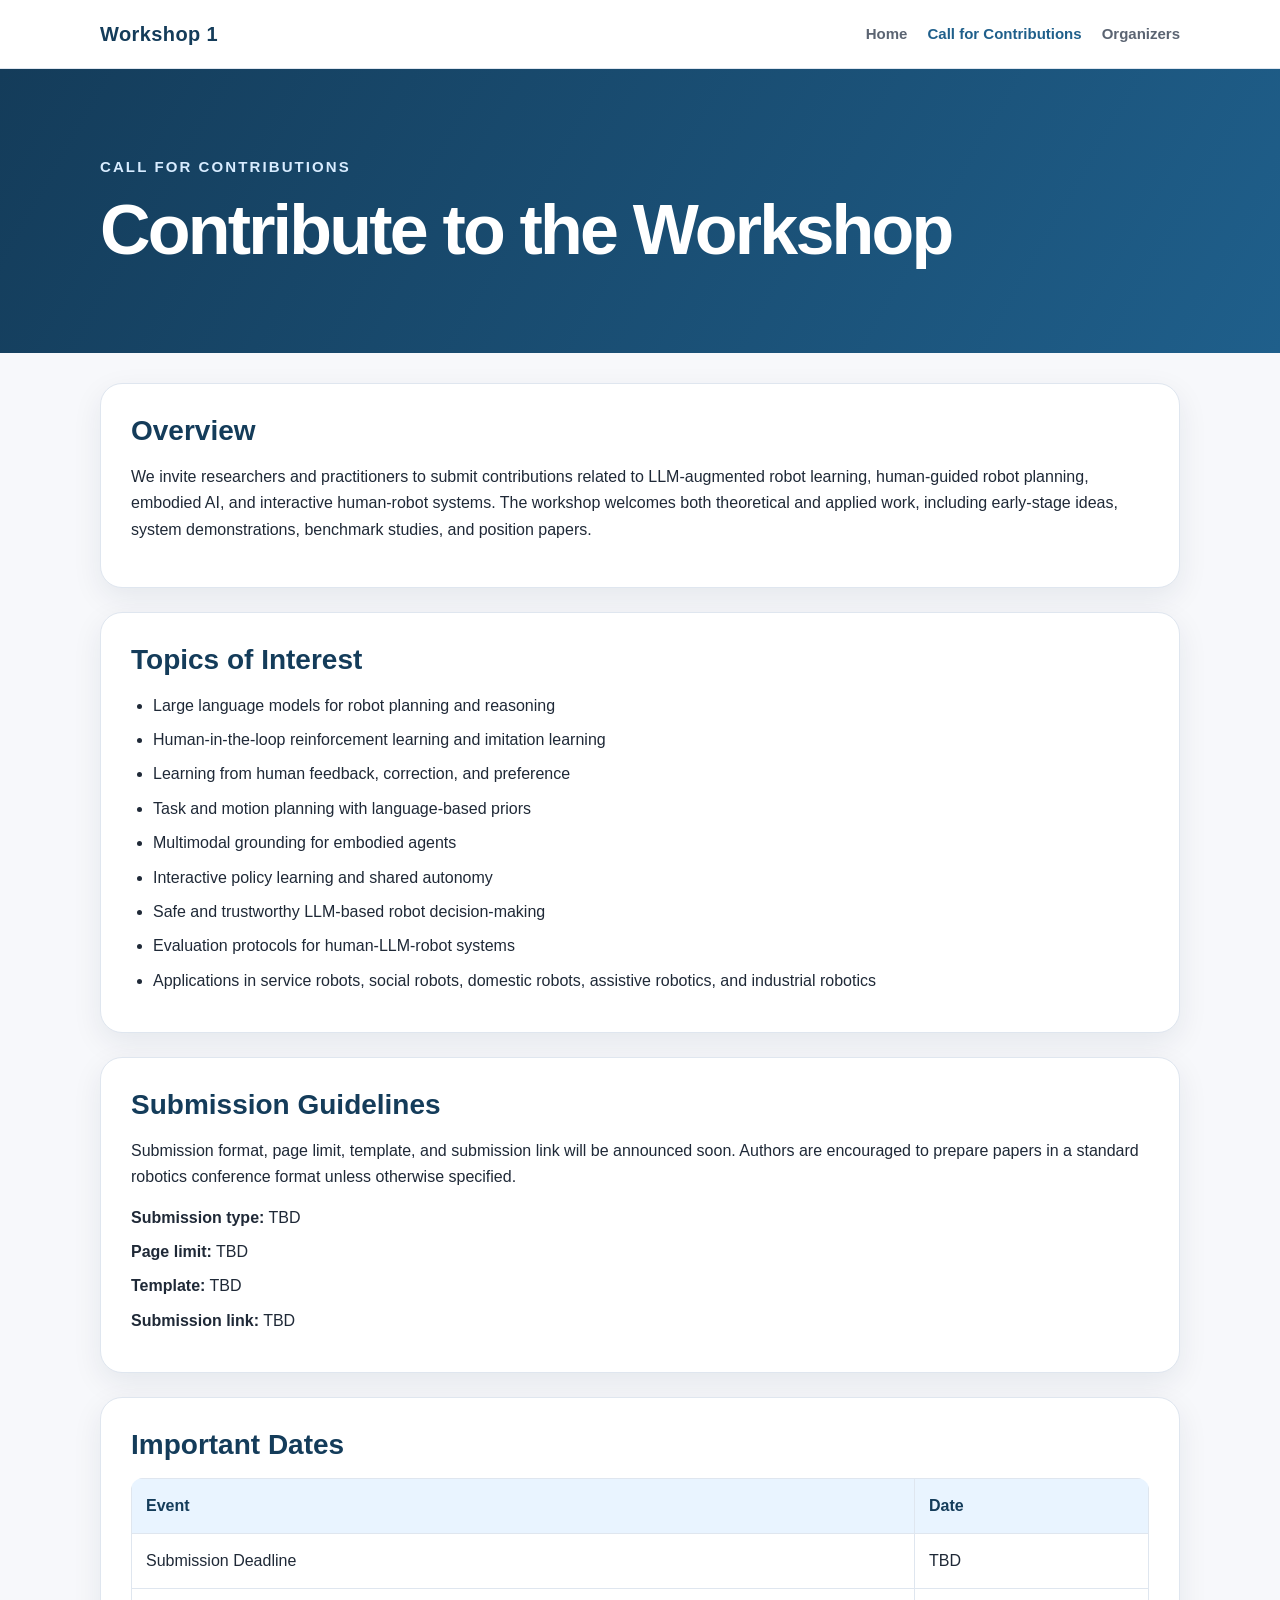
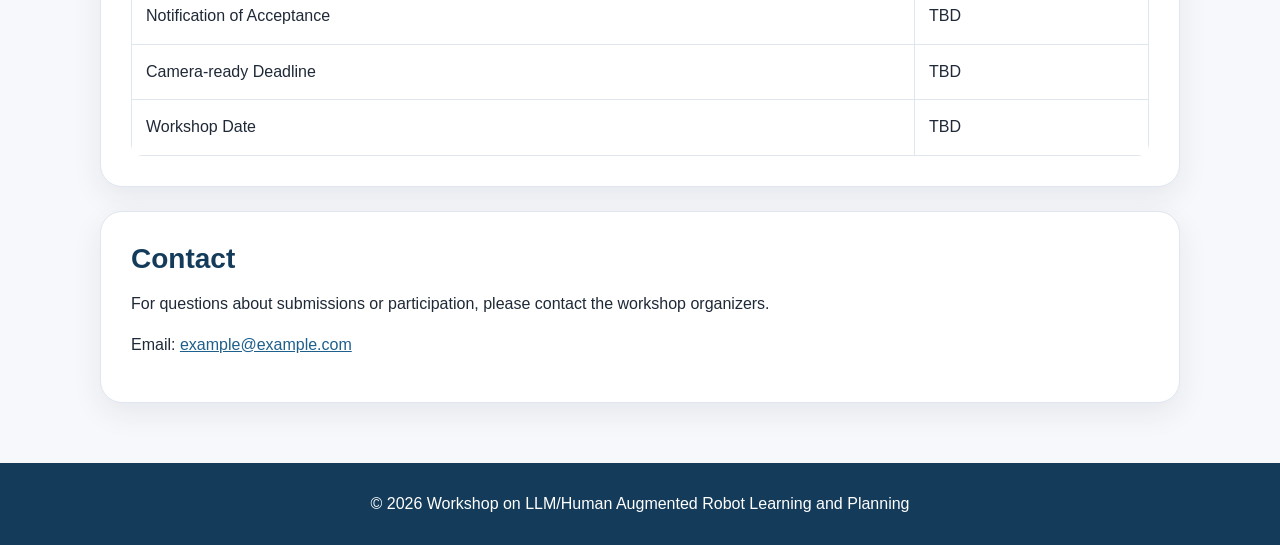
==== call-for-contributions.html @ 7648914a "Add files via upload" ====
<!DOCTYPE html>
<html lang="en">
<head>
  <meta charset="UTF-8" />
  <meta name="viewport" content="width=device-width, initial-scale=1.0" />
  <title>Call for Contributions | LLM/Human Augmented Robot Learning and Planning</title>
  <link rel="stylesheet" href="style.css" />
</head>
<body>
  <header class="topbar">
    <div class="wrap nav-wrap">
      <a class="site-name" href="index.html">Workshop 1</a>
      <nav>
        <a href="index.html">Home</a>
        <a class="active" href="call-for-contributions.html">Call for Contributions</a>
        <a href="organizers.html">Organizers</a>
      </nav>
    </div>
  </header>

  <main>
    <section class="page-title">
      <div class="wrap">
        <p class="eyebrow">Call for Contributions</p>
        <h1>Contribute to the Workshop</h1>
      </div>
    </section>

    <section class="wrap">
      <article class="card">
        <h2>Overview</h2>
        <p>
          We invite researchers and practitioners to submit contributions related to
          LLM-augmented robot learning, human-guided robot planning, embodied AI, and
          interactive human-robot systems. The workshop welcomes both theoretical and
          applied work, including early-stage ideas, system demonstrations, benchmark
          studies, and position papers.
        </p>
      </article>

      <article class="card">
        <h2>Topics of Interest</h2>
        <ul>
          <li>Large language models for robot planning and reasoning</li>
          <li>Human-in-the-loop reinforcement learning and imitation learning</li>
          <li>Learning from human feedback, correction, and preference</li>
          <li>Task and motion planning with language-based priors</li>
          <li>Multimodal grounding for embodied agents</li>
          <li>Interactive policy learning and shared autonomy</li>
          <li>Safe and trustworthy LLM-based robot decision-making</li>
          <li>Evaluation protocols for human-LLM-robot systems</li>
          <li>Applications in service robots, social robots, domestic robots, assistive robotics, and industrial robotics</li>
        </ul>
      </article>

      <article class="card">
        <h2>Submission Guidelines</h2>
        <p>
          Submission format, page limit, template, and submission link will be announced
          soon. Authors are encouraged to prepare papers in a standard robotics conference
          format unless otherwise specified.
        </p>
        <ul class="clean-list">
          <li><strong>Submission type:</strong> TBD</li>
          <li><strong>Page limit:</strong> TBD</li>
          <li><strong>Template:</strong> TBD</li>
          <li><strong>Submission link:</strong> TBD</li>
        </ul>
      </article>

      <article class="card">
        <h2>Important Dates</h2>
        <table>
          <tr>
            <th>Event</th>
            <th>Date</th>
          </tr>
          <tr>
            <td>Submission Deadline</td>
            <td>TBD</td>
          </tr>
          <tr>
            <td>Notification of Acceptance</td>
            <td>TBD</td>
          </tr>
          <tr>
            <td>Camera-ready Deadline</td>
            <td>TBD</td>
          </tr>
          <tr>
            <td>Workshop Date</td>
            <td>TBD</td>
          </tr>
        </table>
      </article>

      <article class="card">
        <h2>Contact</h2>
        <p>
          For questions about submissions or participation, please contact the workshop organizers.
        </p>
        <p>Email: <a href="mailto:example@example.com">example@example.com</a></p>
      </article>
    </section>
  </main>

  <footer>
    <div class="wrap">
      <p>© 2026 Workshop on LLM/Human Augmented Robot Learning and Planning</p>
    </div>
  </footer>
</body>
</html>
---- style.css ----
:root {
  --bg: #f7f8fb;
  --text: #1f2937;
  --muted: #5b6472;
  --primary: #1f5f8b;
  --primary-dark: #143c5a;
  --accent: #e9f4ff;
  --card: #ffffff;
  --border: #dfe6ef;
  --shadow: 0 10px 30px rgba(18, 43, 68, 0.08);
}

* {
  box-sizing: border-box;
}

html {
  scroll-behavior: smooth;
}

body {
  margin: 0;
  font-family: Arial, Helvetica, sans-serif;
  color: var(--text);
  background: var(--bg);
  line-height: 1.65;
}

.wrap {
  width: min(1080px, calc(100% - 40px));
  margin: 0 auto;
}

.topbar {
  position: sticky;
  top: 0;
  z-index: 10;
  background: rgba(255, 255, 255, 0.96);
  border-bottom: 1px solid var(--border);
  backdrop-filter: blur(8px);
}

.nav-wrap {
  display: flex;
  justify-content: space-between;
  align-items: center;
  min-height: 68px;
  gap: 24px;
}

.site-name {
  font-weight: 800;
  color: var(--primary-dark);
  text-decoration: none;
  font-size: 20px;
  letter-spacing: 0.02em;
}

nav {
  display: flex;
  gap: 20px;
  flex-wrap: wrap;
  justify-content: flex-end;
}

nav a {
  color: var(--muted);
  text-decoration: none;
  font-weight: 700;
  font-size: 15px;
}

nav a:hover,
nav a.active {
  color: var(--primary);
}

.hero {
  min-height: 520px;
  display: flex;
  align-items: center;
  background:
    linear-gradient(120deg, rgba(20, 60, 90, 0.92), rgba(31, 95, 139, 0.82)),
    url("assets/banner.svg") center/cover no-repeat;
  color: white;
}

.hero-inner {
  padding: 80px 0;
}

.eyebrow {
  margin: 0 0 14px;
  font-size: 15px;
  text-transform: uppercase;
  letter-spacing: 0.14em;
  font-weight: 800;
  color: #d8ecff;
}

.hero h1,
.page-title h1 {
  margin: 0;
  max-width: 900px;
  font-size: clamp(38px, 6vw, 70px);
  line-height: 1.05;
  letter-spacing: -0.04em;
}

.hero-subtitle {
  max-width: 760px;
  font-size: 21px;
  margin: 24px 0 32px;
  color: rgba(255, 255, 255, 0.9);
}

.hero-actions {
  display: flex;
  gap: 14px;
  flex-wrap: wrap;
}

.button {
  display: inline-flex;
  align-items: center;
  justify-content: center;
  padding: 12px 20px;
  border-radius: 999px;
  background: var(--primary);
  color: white;
  text-decoration: none;
  font-weight: 800;
  border: 2px solid var(--primary);
  box-shadow: 0 8px 20px rgba(18, 43, 68, 0.18);
}

.button:hover {
  background: var(--primary-dark);
  border-color: var(--primary-dark);
}

.button.ghost {
  background: rgba(255, 255, 255, 0.14);
  color: white;
  border-color: rgba(255, 255, 255, 0.65);
}

.button.small {
  padding: 10px 16px;
  font-size: 14px;
}

.page-title {
  padding: 86px 0;
  color: white;
  background: linear-gradient(120deg, var(--primary-dark), var(--primary));
}

main > .wrap,
main > .content-grid {
  margin-top: 30px;
  margin-bottom: 30px;
}

.content-grid {
  display: grid;
  grid-template-columns: minmax(0, 1.55fr) minmax(280px, 0.9fr);
  gap: 24px;
}

.card {
  background: var(--card);
  border: 1px solid var(--border);
  border-radius: 22px;
  padding: 30px;
  box-shadow: var(--shadow);
}

.card + .card {
  margin-top: 24px;
}

.card.wide {
  min-height: 100%;
}

.card.highlight {
  background: linear-gradient(180deg, #ffffff, var(--accent));
}

h2 {
  margin: 0 0 16px;
  color: var(--primary-dark);
  font-size: 28px;
  line-height: 1.2;
}

p {
  margin: 0 0 14px;
}

ul {
  margin: 0;
  padding-left: 22px;
}

li {
  margin: 8px 0;
}

.clean-list {
  list-style: none;
  padding-left: 0;
}

.date-grid {
  display: grid;
  grid-template-columns: repeat(4, minmax(0, 1fr));
  gap: 16px;
}

.date-item {
  padding: 20px;
  border: 1px solid var(--border);
  border-radius: 18px;
  background: var(--accent);
}

.date-item span {
  display: block;
  color: var(--muted);
  font-weight: 700;
  margin-bottom: 8px;
}

.date-item strong {
  color: var(--primary-dark);
  font-size: 22px;
}

.speaker-placeholder {
  height: 150px;
  border-radius: 18px;
  display: grid;
  place-items: center;
  background: var(--accent);
  border: 1px dashed #9fc2df;
  color: var(--primary-dark);
  font-size: 28px;
  font-weight: 800;
}

table {
  width: 100%;
  border-collapse: collapse;
  overflow: hidden;
  border-radius: 12px;
}

th,
td {
  border: 1px solid var(--border);
  padding: 14px;
  text-align: left;
}

th {
  background: var(--accent);
  color: var(--primary-dark);
}

.organizers-grid {
  display: grid;
  grid-template-columns: repeat(2, minmax(0, 1fr));
  gap: 24px;
}

.organizer-card {
  display: flex;
  gap: 20px;
  align-items: flex-start;
  background: white;
  border: 1px solid var(--border);
  border-radius: 22px;
  padding: 24px;
  box-shadow: var(--shadow);
}

.organizer-card img {
  width: 118px;
  height: 118px;
  border-radius: 18px;
  object-fit: cover;
  flex: 0 0 auto;
  background: var(--accent);
}

.organizer-card h2 {
  font-size: 22px;
  margin-bottom: 6px;
}

.affiliation {
  color: var(--primary);
  font-weight: 800;
  margin-bottom: 10px;
}

a {
  color: var(--primary);
}

footer {
  margin-top: 60px;
  padding: 28px 0;
  color: white;
  background: var(--primary-dark);
  text-align: center;
}

footer p {
  margin: 0;
}

@media (max-width: 800px) {
  .nav-wrap {
    align-items: flex-start;
    flex-direction: column;
    padding: 14px 0;
  }

  nav {
    justify-content: flex-start;
    gap: 12px;
  }

  .hero {
    min-height: 460px;
  }

  .content-grid,
  .organizers-grid,
  .date-grid {
    grid-template-columns: 1fr;
  }

  .organizer-card {
    flex-direction: column;
  }
}
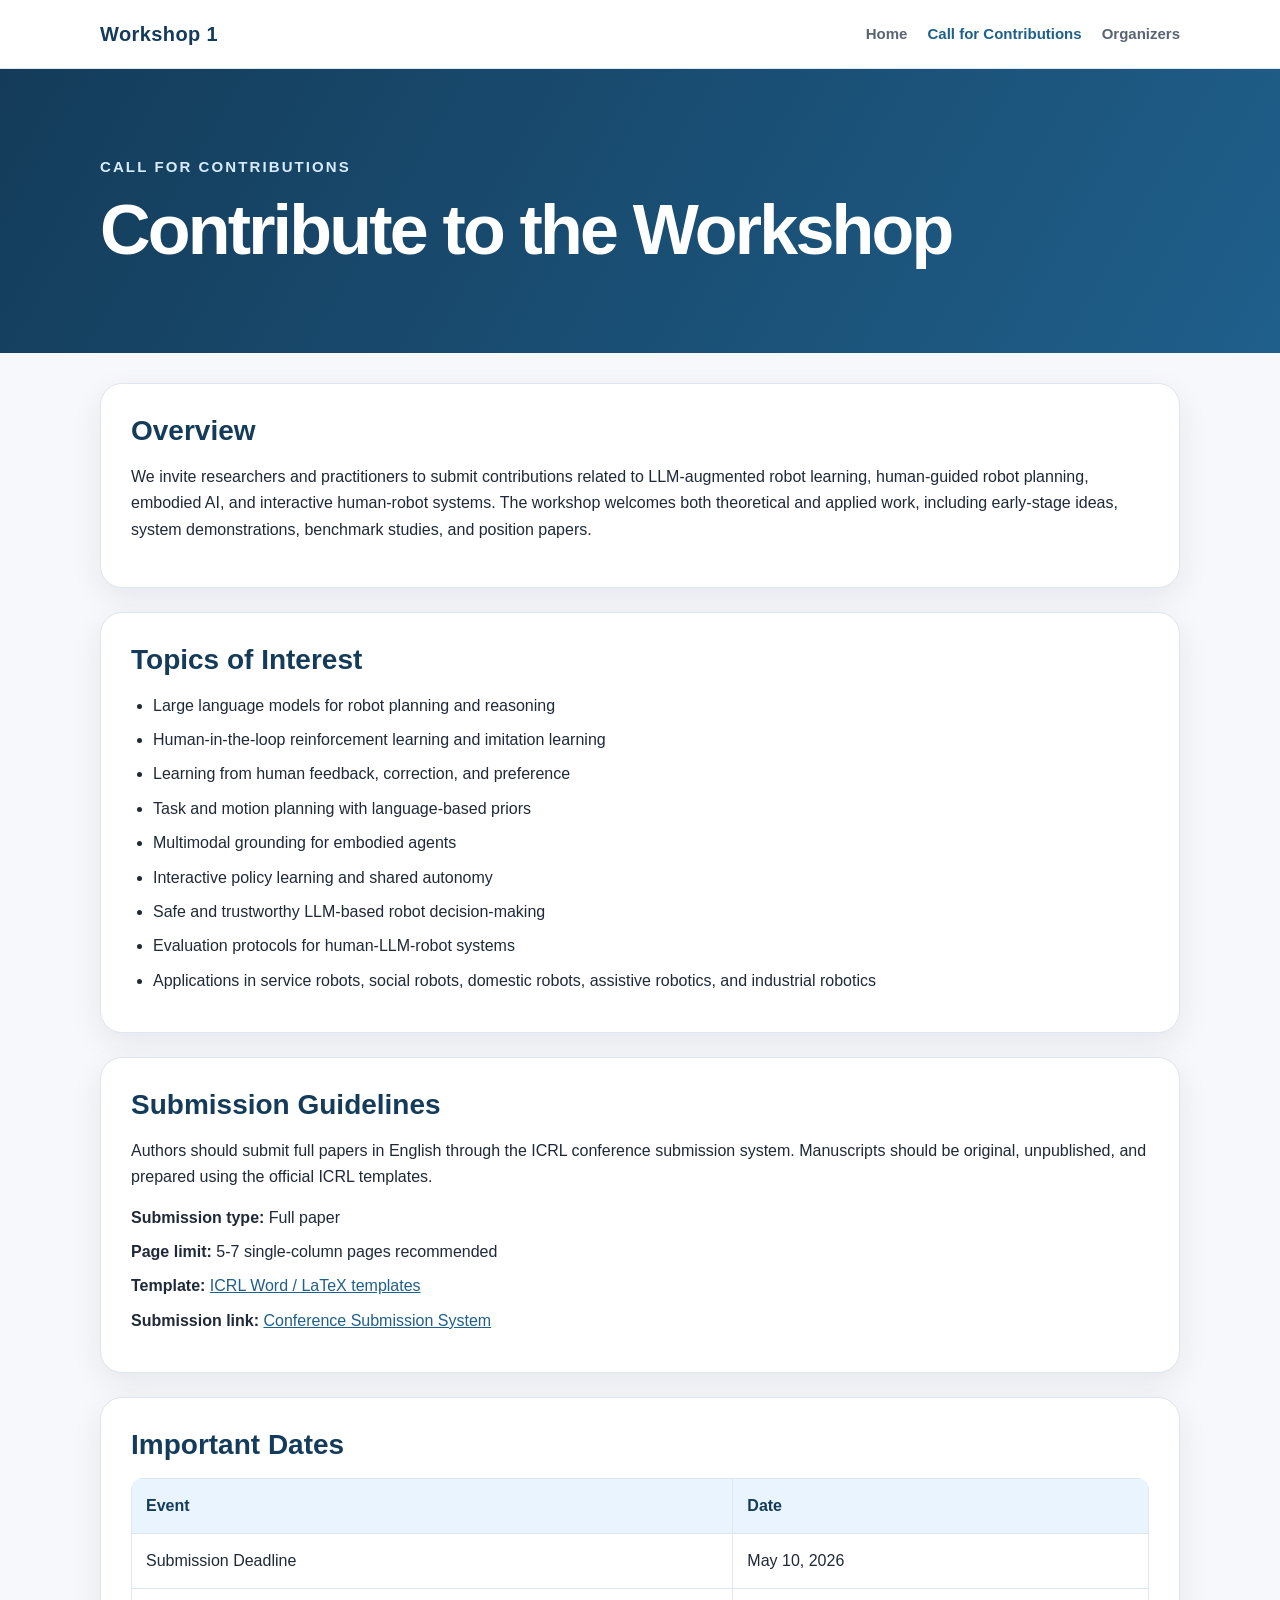
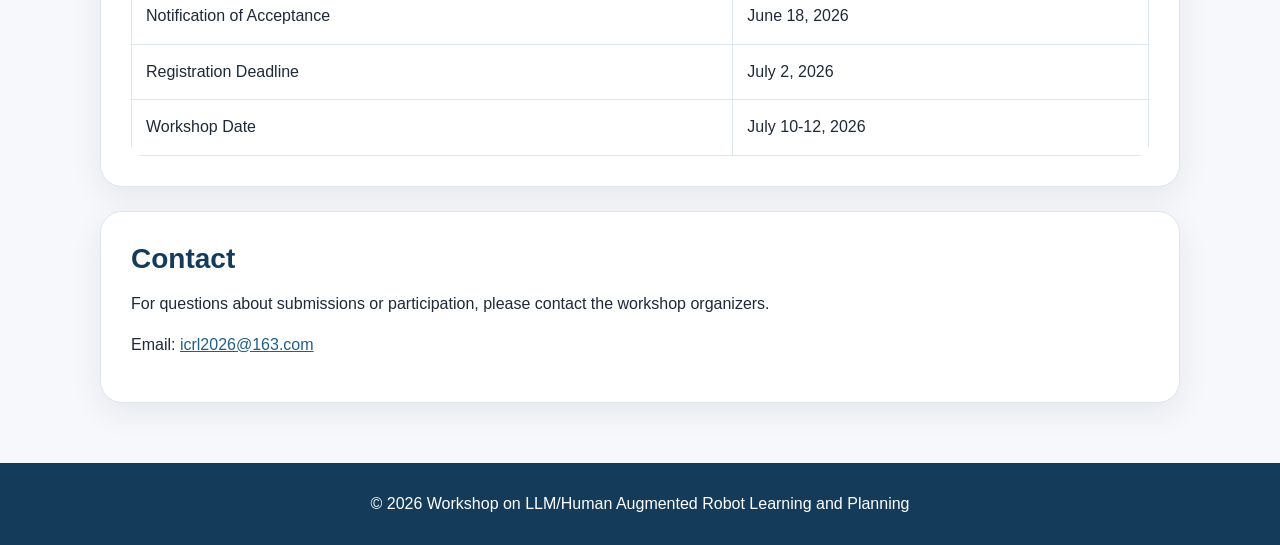
==== commit 164863ce: "Update website content" ====
--- a/call-for-contributions.html
+++ b/call-for-contributions.html
@@ -56,15 +56,15 @@
       <article class="card">
         <h2>Submission Guidelines</h2>
         <p>
-          Submission format, page limit, template, and submission link will be announced
-          soon. Authors are encouraged to prepare papers in a standard robotics conference
-          format unless otherwise specified.
+          Authors should submit full papers in English through the ICRL conference
+          submission system. Manuscripts should be original, unpublished, and prepared
+          using the official ICRL templates.
         </p>
         <ul class="clean-list">
-          <li><strong>Submission type:</strong> TBD</li>
-          <li><strong>Page limit:</strong> TBD</li>
-          <li><strong>Template:</strong> TBD</li>
-          <li><strong>Submission link:</strong> TBD</li>
+          <li><strong>Submission type:</strong> Full paper</li>
+          <li><strong>Page limit:</strong> 5-7 single-column pages recommended</li>
+          <li><strong>Template:</strong> <a href="https://www.icrl.net/submission/">ICRL Word / LaTeX templates</a></li>
+          <li><strong>Submission link:</strong> <a href="https://ocs.academicenter.com/submission/stepone?conf_id=2000835306470559744&type=submit">Conference Submission System</a></li>
         </ul>
       </article>
 
@@ -77,19 +77,19 @@
           </tr>
           <tr>
             <td>Submission Deadline</td>
-            <td>TBD</td>
+            <td>May 10, 2026</td>
           </tr>
           <tr>
             <td>Notification of Acceptance</td>
-            <td>TBD</td>
+            <td>June 18, 2026</td>
           </tr>
           <tr>
-            <td>Camera-ready Deadline</td>
-            <td>TBD</td>
+            <td>Registration Deadline</td>
+            <td>July 2, 2026</td>
           </tr>
           <tr>
             <td>Workshop Date</td>
-            <td>TBD</td>
+            <td>July 10-12, 2026</td>
           </tr>
         </table>
       </article>
@@ -99,7 +99,7 @@
         <p>
           For questions about submissions or participation, please contact the workshop organizers.
         </p>
-        <p>Email: <a href="mailto:example@example.com">example@example.com</a></p>
+        <p>Email: <a href="mailto:icrl2026@163.com">icrl2026@163.com</a></p>
       </article>
     </section>
   </main>
--- a/style.css
+++ b/style.css
@@ -112,6 +112,48 @@
   font-size: 21px;
   margin: 24px 0 32px;
   color: rgba(255, 255, 255, 0.9);
+}
+
+.hero-summary {
+  max-width: 760px;
+  margin: 24px 0 28px;
+  color: rgba(255, 255, 255, 0.9);
+  font-size: 20px;
+}
+
+.hero-facts {
+  display: flex;
+  flex-wrap: wrap;
+  gap: 12px;
+  margin: 0 0 32px;
+  padding: 0;
+  list-style: none;
+}
+
+.hero-facts li {
+  min-width: 180px;
+  padding: 12px 16px;
+  border: 1px solid rgba(255, 255, 255, 0.28);
+  border-radius: 16px;
+  background: rgba(255, 255, 255, 0.12);
+}
+
+.hero-facts strong,
+.hero-facts span {
+  display: block;
+}
+
+.hero-facts strong {
+  font-size: 13px;
+  text-transform: uppercase;
+  letter-spacing: 0.08em;
+  color: #d8ecff;
+}
+
+.hero-facts span {
+  margin-top: 4px;
+  color: #ffffff;
+  font-weight: 800;
 }
 
 .hero-actions {
@@ -188,6 +230,67 @@
   background: linear-gradient(180deg, #ffffff, var(--accent));
 }
 
+.organization-band {
+  margin: 18px 0 24px;
+  padding: 34px 0 38px;
+  background: #ffffff;
+  border-top: 1px solid var(--border);
+  border-bottom: 1px solid var(--border);
+}
+
+.organization-band h2 {
+  margin-bottom: 10px;
+}
+
+.sponsor-row {
+  display: grid;
+  grid-template-columns: repeat(5, minmax(150px, 1fr));
+  gap: 28px;
+  align-items: center;
+  max-width: 1080px;
+  margin: 0 auto;
+}
+
+.sponsor-logo {
+  display: flex;
+  min-height: 164px;
+  align-items: center;
+  justify-content: center;
+  padding: 0 8px;
+}
+
+.sponsor-logo img {
+  width: auto;
+  max-width: 252px;
+  max-height: 154px;
+  object-fit: contain;
+}
+
+.sponsor-logo .logo-yili {
+  max-width: 216px;
+  max-height: 144px;
+}
+
+.sponsor-logo .logo-sjtu {
+  max-width: 264px;
+  max-height: 154px;
+}
+
+.sponsor-logo .logo-hunan {
+  max-width: 208px;
+  max-height: 150px;
+}
+
+.sponsor-logo .logo-wuhan {
+  max-width: 218px;
+  max-height: 152px;
+}
+
+.sponsor-logo .logo-westlake {
+  max-width: 450px;
+  max-height: 280px;
+}
+
 h2 {
   margin: 0 0 16px;
   color: var(--primary-dark);
@@ -338,12 +441,59 @@
     min-height: 460px;
   }
 
+  .organization-band {
+    padding: 28px 0 32px;
+  }
+
+  .organization-band h2 {
+    margin-bottom: 10px;
+  }
+
   .content-grid,
   .organizers-grid,
   .date-grid {
     grid-template-columns: 1fr;
   }
 
+  .sponsor-row {
+    grid-template-columns: repeat(2, minmax(0, 1fr));
+    gap: 18px;
+  }
+
+  .sponsor-logo {
+    min-height: 124px;
+  }
+
+  .sponsor-logo img {
+    max-width: 176px;
+    max-height: 112px;
+  }
+
+  .sponsor-logo .logo-yili {
+    max-width: 168px;
+    max-height: 112px;
+  }
+
+  .sponsor-logo .logo-sjtu {
+    max-width: 184px;
+    max-height: 116px;
+  }
+
+  .sponsor-logo .logo-hunan {
+    max-width: 158px;
+    max-height: 112px;
+  }
+
+  .sponsor-logo .logo-wuhan {
+    max-width: 168px;
+    max-height: 114px;
+  }
+
+  .sponsor-logo .logo-westlake {
+    max-width: 226px;
+    max-height: 142px;
+  }
+
   .organizer-card {
     flex-direction: column;
   }
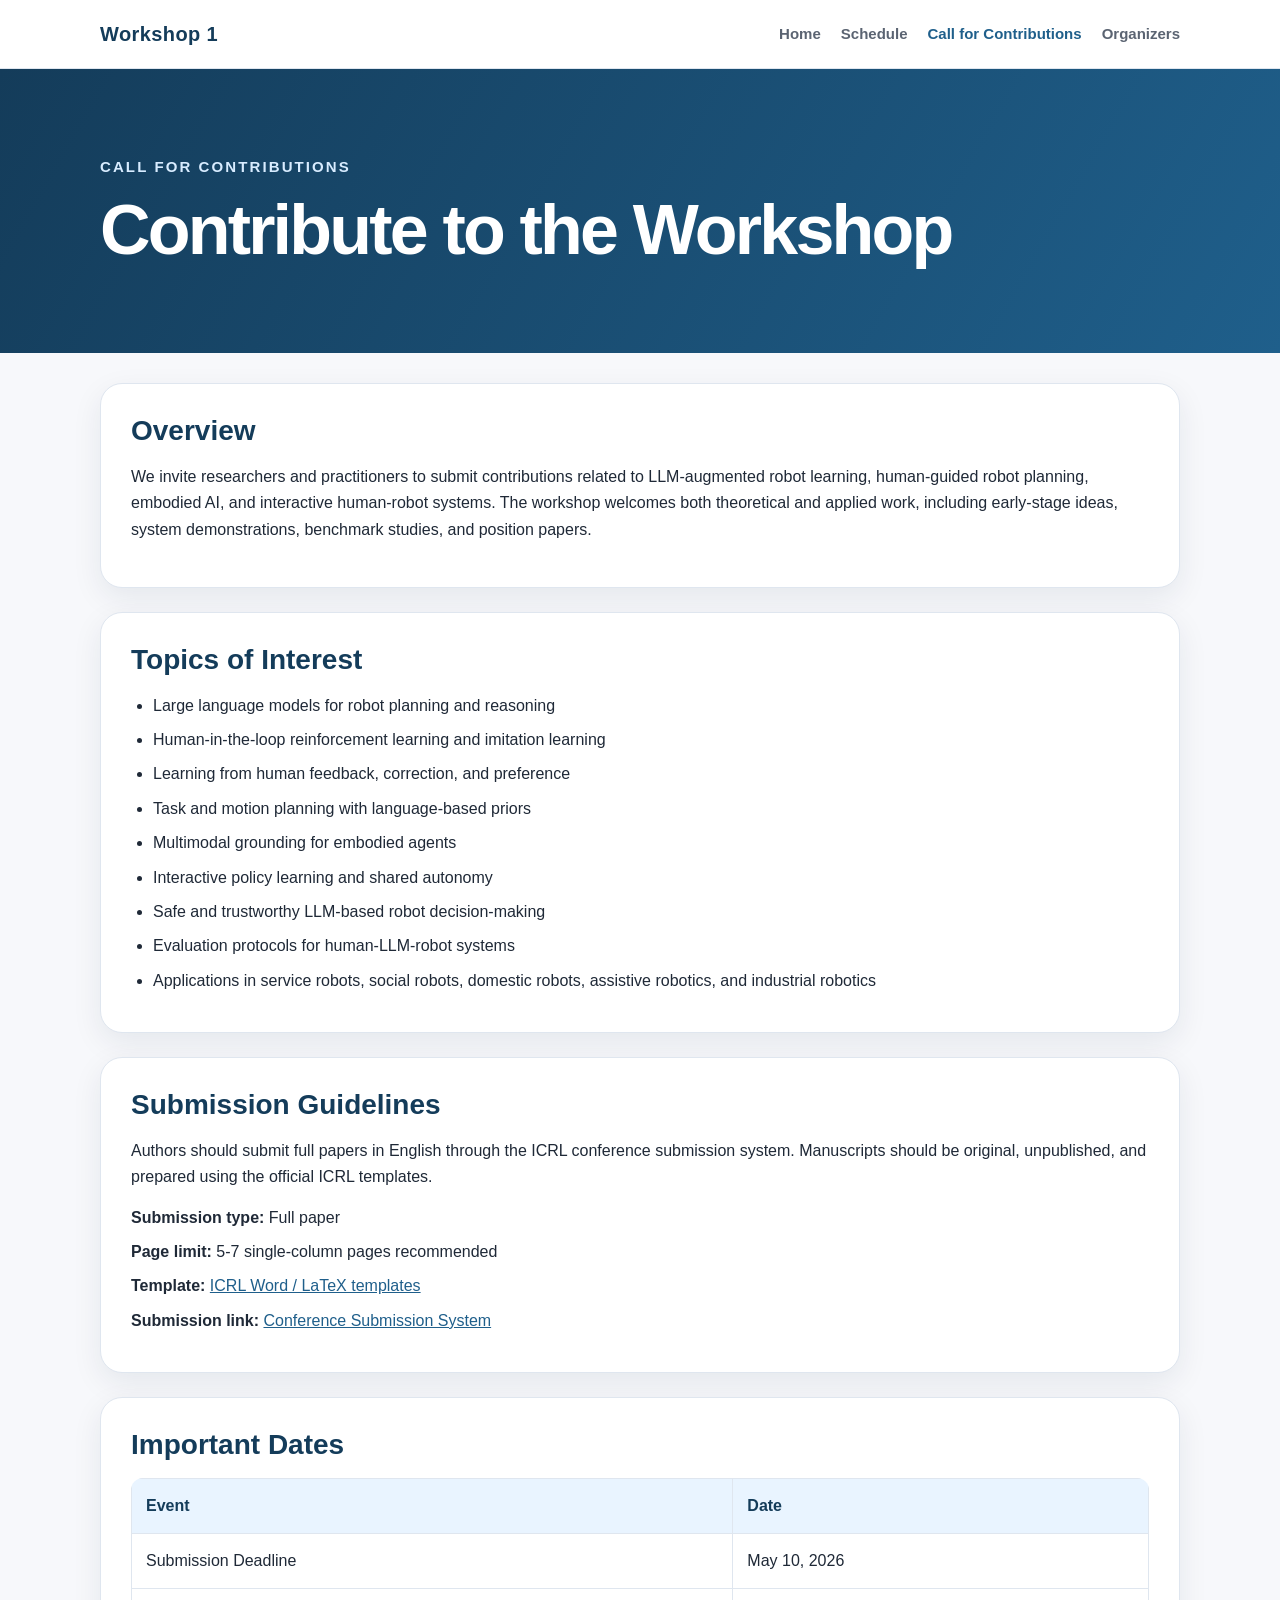
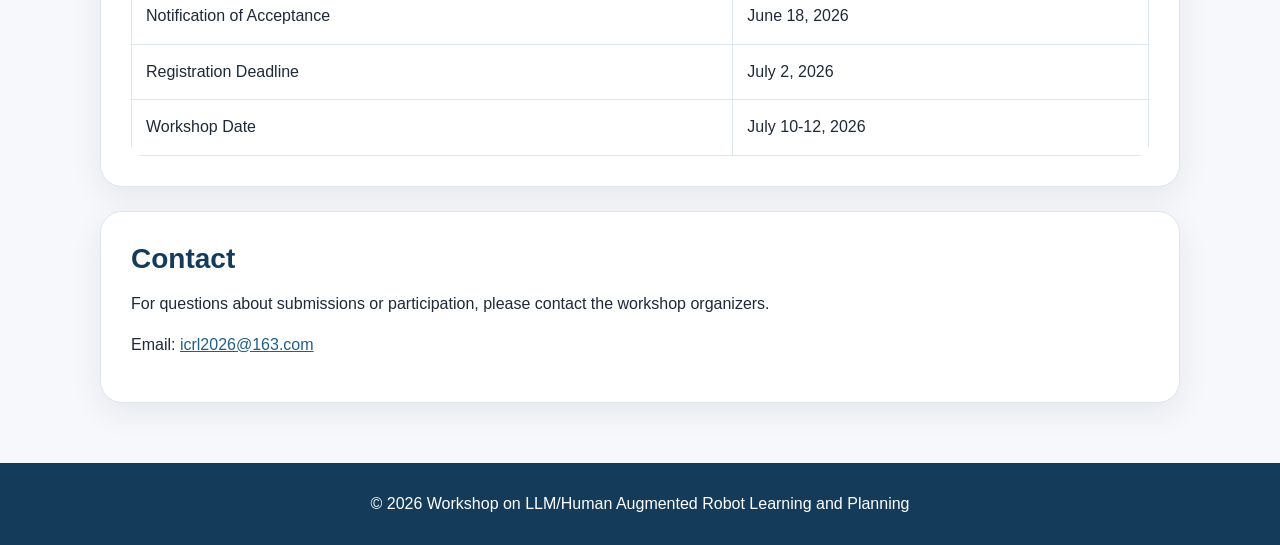
==== commit 101e7b2d: "Update website content" ====
--- a/call-for-contributions.html
+++ b/call-for-contributions.html
@@ -12,6 +12,7 @@
       <a class="site-name" href="index.html">Workshop 1</a>
       <nav>
         <a href="index.html">Home</a>
+        <a href="schedule.html">Schedule</a>
         <a class="active" href="call-for-contributions.html">Call for Contributions</a>
         <a href="organizers.html">Organizers</a>
       </nav>
--- a/style.css
+++ b/style.css
@@ -341,23 +341,51 @@
   font-size: 22px;
 }
 
-.speaker-placeholder {
-  height: 150px;
-  border-radius: 18px;
-  display: grid;
-  place-items: center;
-  background: var(--accent);
-  border: 1px dashed #9fc2df;
-  color: var(--primary-dark);
-  font-size: 28px;
-  font-weight: 800;
-}
-
 table {
   width: 100%;
   border-collapse: collapse;
   overflow: hidden;
   border-radius: 12px;
+}
+
+.table-scroll {
+  width: 100%;
+  overflow-x: auto;
+}
+
+.schedule-table {
+  min-width: 820px;
+}
+
+.schedule-table th:first-child,
+.schedule-table td:first-child {
+  width: 140px;
+  white-space: nowrap;
+  font-weight: 800;
+  color: var(--primary-dark);
+}
+
+.schedule-table th:nth-child(2),
+.schedule-table td:nth-child(2) {
+  width: 150px;
+  font-weight: 800;
+}
+
+.schedule-table th:nth-child(3),
+.schedule-table td:nth-child(3) {
+  width: 190px;
+}
+
+.schedule-special td {
+  background: #f8fbff;
+}
+
+.schedule-break td {
+  background: #fff7e8;
+}
+
+.schedule-poster td {
+  background: #eef8f1;
 }
 
 th,
@@ -498,3 +526,55 @@
     flex-direction: column;
   }
 }
+
+.talk-card h3 {
+  margin: 26px 0 8px;
+  color: var(--primary-dark);
+}
+
+.talk-header {
+  display: grid;
+  grid-template-columns: 150px 1fr;
+  gap: 24px;
+  align-items: center;
+  margin-bottom: 24px;
+}
+
+.talk-photo {
+  width: 150px;
+  height: 150px;
+  border-radius: 18px;
+  object-fit: cover;
+  border: 1px solid var(--border);
+}
+
+.section-label {
+  margin: 0 0 8px;
+  color: var(--primary);
+  font-weight: 800;
+  text-transform: uppercase;
+  letter-spacing: 0.08em;
+  font-size: 13px;
+}
+
+.speaker-name {
+  margin: 12px 0 2px;
+  font-weight: 800;
+  color: var(--primary-dark);
+}
+
+.speaker-affiliation {
+  margin: 0;
+  color: var(--muted);
+}
+
+@media (max-width: 680px) {
+  .talk-header {
+    grid-template-columns: 1fr;
+  }
+
+  .talk-photo {
+    width: 132px;
+    height: 132px;
+  }
+}
